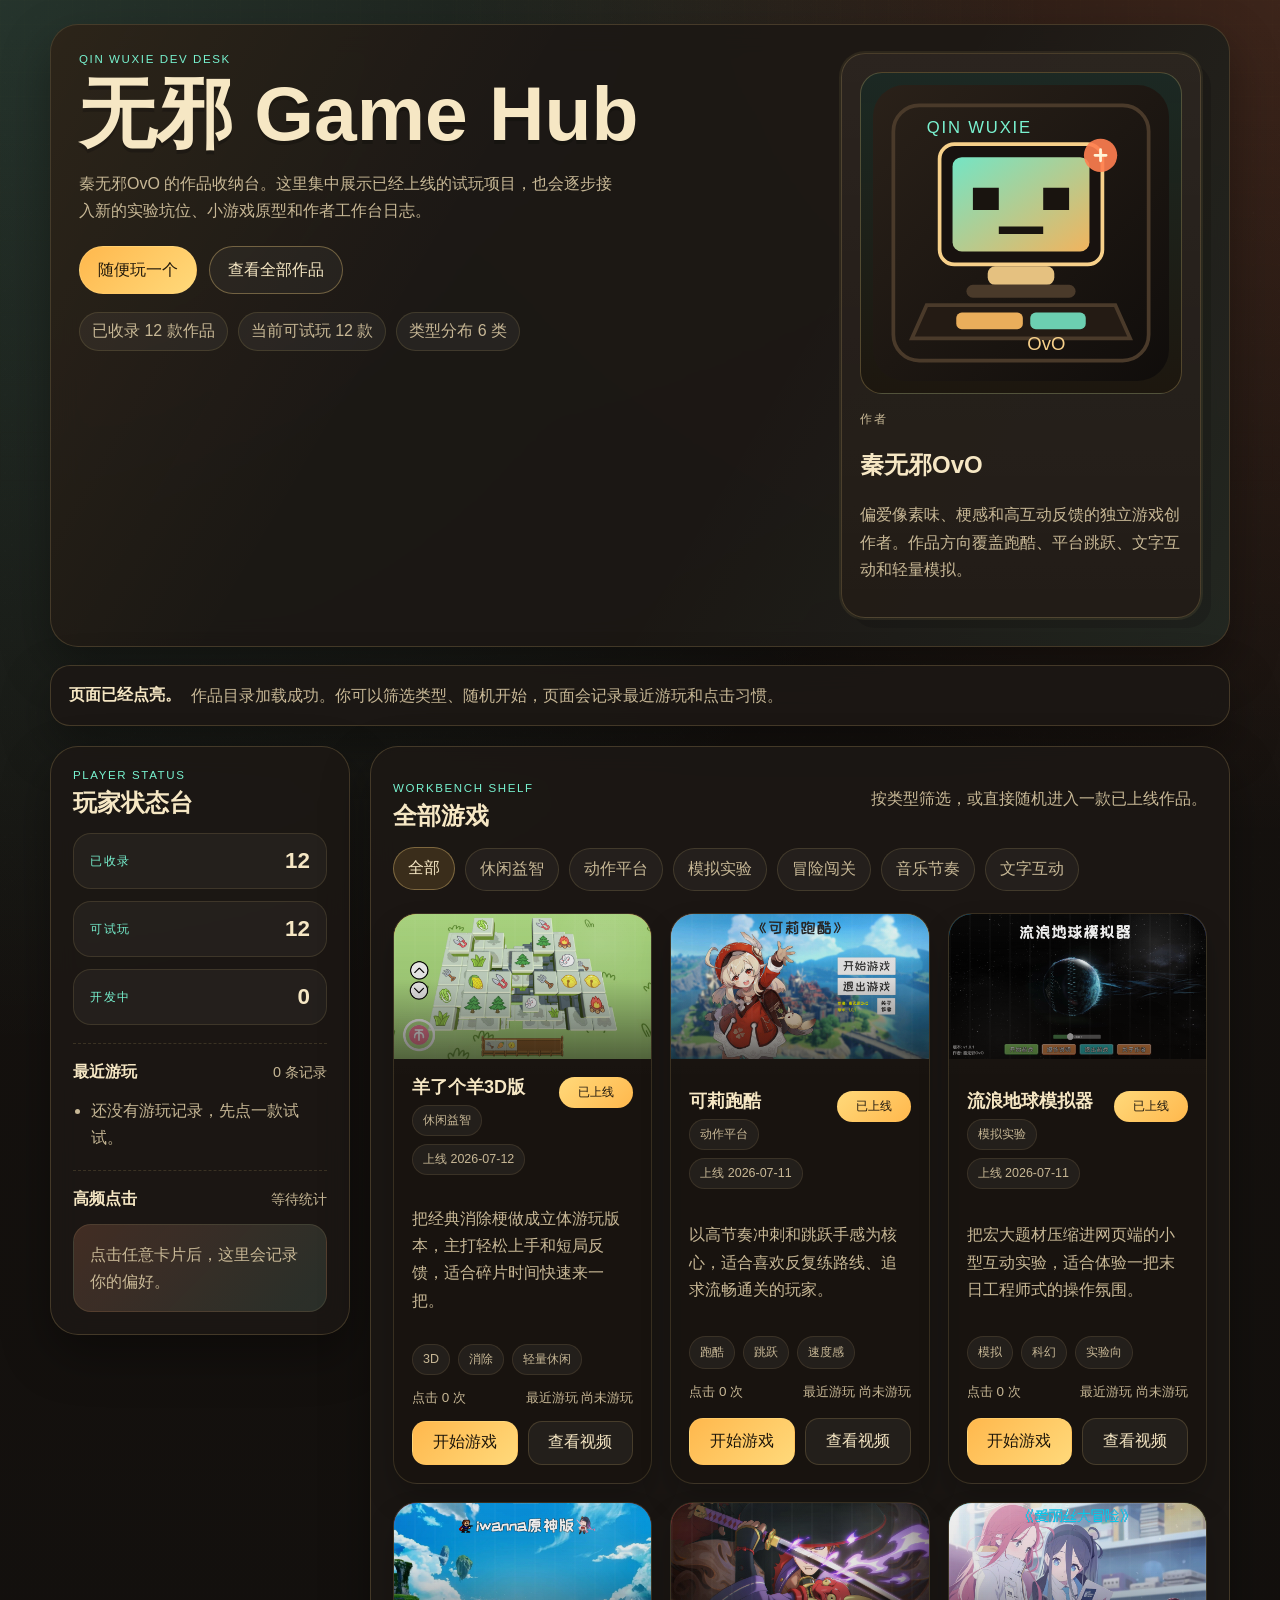
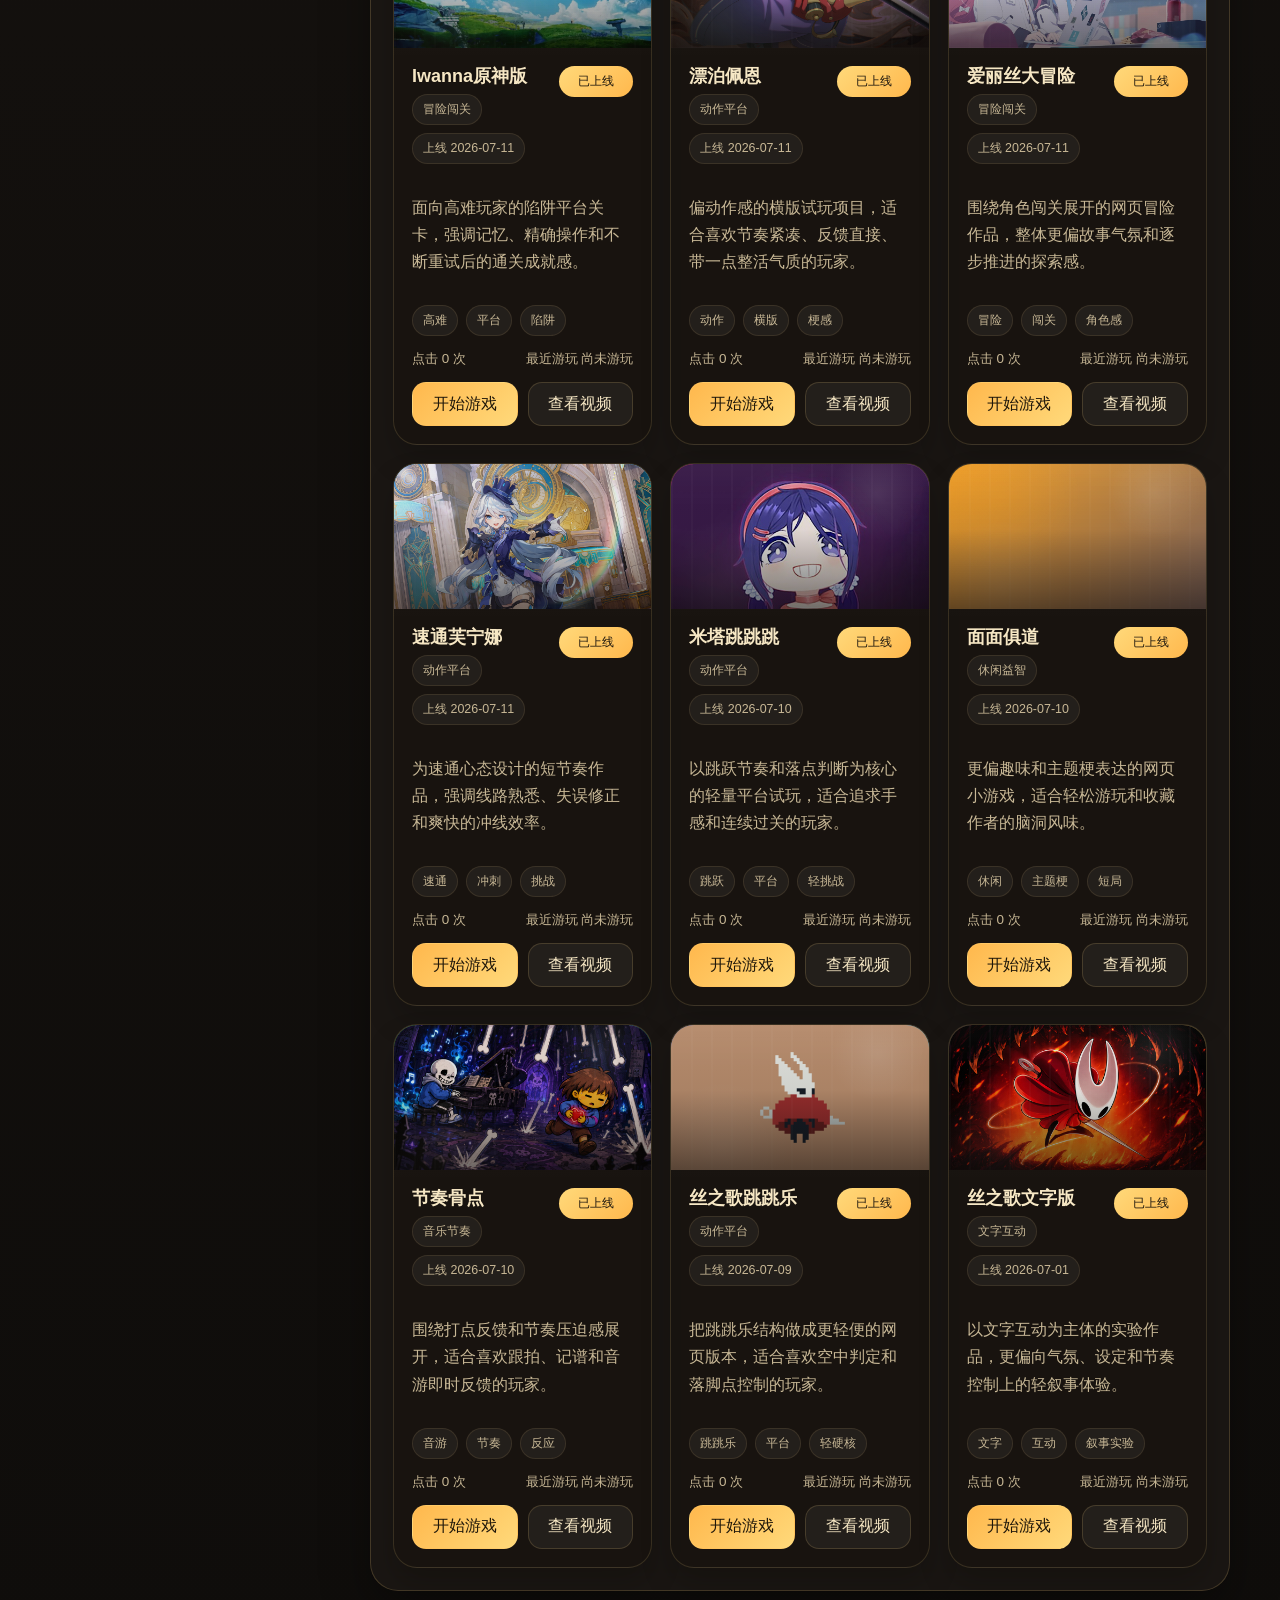
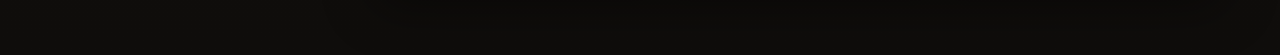
==== index.html @ 00cdc902 "无邪GameHub初步制作完成" ====
<!DOCTYPE html>
<html lang="zh-CN">
<head>
  <meta charset="utf-8">
  <meta name="viewport" content="width=device-width, initial-scale=1">
  <meta name="description" content="无邪 Game Hub：秦无邪OvO 的独立游戏聚合页，集中展示已上线试玩作品。">
  <meta name="theme-color" content="#1b1a17">
  <title>无邪 Game Hub</title>
  <link rel="stylesheet" href="./css/style.css">
</head>
<body>
  <div class="page-noise" aria-hidden="true"></div>
  <div class="page-grid" aria-hidden="true"></div>

  <main class="page-shell">
    <header class="hero panel">
      <div class="hero-copy">
        <p class="eyebrow">Qin Wuxie Dev Desk</p>
        <h1>无邪 Game Hub</h1>
        <p class="hero-lead">
          秦无邪OvO 的作品收纳台。这里集中展示已经上线的试玩项目，也会逐步接入新的实验坑位、小游戏原型和作者工作台日志。
        </p>
        <div class="hero-actions">
          <button class="action-button action-button--primary" type="button" id="random-play-button">
            随便玩一个
          </button>
          <button class="action-button action-button--ghost" type="button" data-scroll-target="games-section">
            查看全部作品
          </button>
        </div>
        <div class="hero-inline-stats" id="hero-inline-stats" aria-live="polite">
          <span>加载作品目录中...</span>
        </div>
      </div>

      <aside class="author-card">
        <div class="author-avatar-frame">
          <img src="./assets/avatar.svg" alt="秦无邪OvO 头像" class="author-avatar">
        </div>
        <div class="author-meta">
          <p class="author-label">作者</p>
          <h2>秦无邪OvO</h2>
          <p>
            偏爱像素味、梗感和高互动反馈的独立游戏创作者。作品方向覆盖跑酷、平台跳跃、文字互动和轻量模拟。
          </p>
        </div>
      </aside>
    </header>

    <section class="load-fallback panel" id="load-fallback" aria-live="polite">
      <strong>页面已经点亮。</strong>
      <span>如果游戏目录加载失败，这里会保留基础信息，不会出现白屏。你可以刷新页面，或稍后再试。</span>
    </section>

    <div class="layout-grid">
      <aside class="status-panel panel" id="player-status">
        <div class="panel-heading">
          <p class="panel-kicker">Player Status</p>
          <h2>玩家状态台</h2>
        </div>
        <div class="status-counters" id="status-counters">
          <article class="status-chip">
            <span class="status-chip__label">已收录</span>
            <strong>0</strong>
          </article>
          <article class="status-chip">
            <span class="status-chip__label">可试玩</span>
            <strong>0</strong>
          </article>
          <article class="status-chip">
            <span class="status-chip__label">开发中</span>
            <strong>0</strong>
          </article>
        </div>

        <section class="status-block">
          <div class="status-block__head">
            <h3>最近游玩</h3>
            <span id="recent-play-count">0 条记录</span>
          </div>
          <ul class="status-list" id="recent-play-list">
            <li>还没有游玩记录，先点一款试试。</li>
          </ul>
        </section>

        <section class="status-block">
          <div class="status-block__head">
            <h3>高频点击</h3>
            <span id="top-click-summary">等待统计</span>
          </div>
          <div class="status-highlight" id="top-click-highlight">
            点击任意卡片后，这里会记录你的偏好。
          </div>
        </section>
      </aside>

      <section class="games-panel panel" id="games-section">
        <div class="panel-heading panel-heading--space">
          <div>
            <p class="panel-kicker">Workbench Shelf</p>
            <h2>全部游戏</h2>
          </div>
          <p class="panel-note">按类型筛选，或直接随机进入一款已上线作品。</p>
        </div>

        <div class="filter-row" id="filter-row" aria-label="游戏类型筛选">
          <button class="filter-chip is-active" type="button" data-filter="all">全部</button>
        </div>

        <div class="games-grid" id="games-grid" aria-live="polite">
          <article class="game-card game-card--placeholder">
            <div class="game-card__cover cover-shell">
              <span class="cover-shell__label">Loading</span>
            </div>
            <div class="game-card__body">
              <h3>正在读取游戏仓库...</h3>
              <p>如果脚本未加载成功，页面会显示友好的错误提示，而不是空白页。</p>
            </div>
          </article>
        </div>

        <section class="empty-state" id="empty-state" hidden>
          <div class="empty-state__badge">EMPTY SLOT</div>
          <h3>这个分类暂时没有可展示的游戏</h3>
          <p>可以切回“全部”，或者之后再来看看新的项目是否已经接入。</p>
        </section>
      </section>
    </div>
  </main>

  <noscript>
    <section class="noscript-banner">
      页面脚本未启用。你仍然可以看到基础介绍，但游戏目录与筛选功能需要启用 JavaScript。
    </section>
  </noscript>

  <pre id="runtime-diagnostics" hidden aria-hidden="true"></pre>

  <script>
    (function () {
      var runtime = {
        ready: false,
        errors: [],
        resourceErrors: [],
        selfTest: null,
        lastUpdated: null
      };

      function syncDiagnostics() {
        runtime.lastUpdated = new Date().toISOString();
        var node = document.getElementById("runtime-diagnostics");
        if (node) {
          node.textContent = JSON.stringify(runtime);
        }
      }

      window.__WUXIE_RUNTIME__ = runtime;
      window.__WUXIE_SYNC_DIAGNOSTICS__ = syncDiagnostics;

      window.addEventListener(
        "error",
        function (event) {
          if (event.target && event.target !== window) {
            runtime.resourceErrors.push({
              tag: event.target.tagName || "UNKNOWN",
              source: event.target.currentSrc || event.target.src || event.target.href || ""
            });
          } else {
            runtime.errors.push({
              message: event.message || "Unknown runtime error",
              source: event.filename || "",
              lineno: event.lineno || 0,
              colno: event.colno || 0
            });
          }

          syncDiagnostics();
        },
        true
      );

      window.addEventListener("unhandledrejection", function (event) {
        runtime.errors.push({
          message: event.reason && event.reason.message ? event.reason.message : String(event.reason || "Unhandled rejection")
        });
        syncDiagnostics();
      });

      document.addEventListener("DOMContentLoaded", syncDiagnostics);
    })();
  </script>

  <script src="./js/games.js" defer></script>
  <script src="./js/app.js" defer></script>
</body>
</html>
---- css/style.css ----
:root {
  --bg: #14110f;
  --bg-soft: #1c1814;
  --panel: rgba(28, 24, 20, 0.9);
  --panel-strong: rgba(35, 29, 23, 0.96);
  --line: rgba(255, 216, 133, 0.18);
  --line-strong: rgba(255, 216, 133, 0.34);
  --text: #f6e7c4;
  --text-dim: #c8b896;
  --accent: #ffb84d;
  --accent-strong: #ff7f50;
  --accent-cool: #78f2cf;
  --shadow: 0 20px 48px rgba(0, 0, 0, 0.34);
  --radius-lg: 28px;
  --radius-md: 20px;
  --radius-sm: 14px;
  --pixel-shadow: 0 0 0 2px rgba(255, 216, 133, 0.07), 10px 10px 0 rgba(0, 0, 0, 0.14);
  --content-width: 1180px;
}

* {
  box-sizing: border-box;
}

html {
  scroll-behavior: smooth;
}

body {
  margin: 0;
  min-height: 100vh;
  font-family: "Trebuchet MS", "Segoe UI", "Microsoft YaHei UI", sans-serif;
  color: var(--text);
  background:
    radial-gradient(circle at top left, rgba(120, 242, 207, 0.15), transparent 30%),
    radial-gradient(circle at top right, rgba(255, 127, 80, 0.16), transparent 24%),
    linear-gradient(180deg, #171310 0%, #0f0d0b 100%);
}

button,
input,
textarea,
select {
  font: inherit;
}

button {
  cursor: pointer;
}

img {
  display: block;
  max-width: 100%;
}

.page-noise,
.page-grid {
  position: fixed;
  inset: 0;
  pointer-events: none;
}

.page-noise {
  opacity: 0.08;
  background-image:
    radial-gradient(circle at 20% 20%, rgba(255, 255, 255, 0.12) 0 1px, transparent 1px),
    radial-gradient(circle at 80% 10%, rgba(255, 255, 255, 0.08) 0 1px, transparent 1px),
    radial-gradient(circle at 50% 70%, rgba(255, 255, 255, 0.1) 0 1px, transparent 1px);
  background-size: 26px 26px, 30px 30px, 24px 24px;
}

.page-grid {
  opacity: 0.24;
  background-image:
    linear-gradient(rgba(255, 216, 133, 0.05) 1px, transparent 1px),
    linear-gradient(90deg, rgba(255, 216, 133, 0.05) 1px, transparent 1px);
  background-size: 24px 24px;
  mask-image: linear-gradient(180deg, rgba(0, 0, 0, 0.9), transparent 88%);
}

.page-shell {
  position: relative;
  z-index: 1;
  width: min(calc(100% - 32px), var(--content-width));
  margin: 0 auto;
  padding: 24px 0 64px;
}

.panel {
  background: var(--panel);
  border: 1px solid var(--line);
  border-radius: var(--radius-lg);
  box-shadow: var(--shadow);
  backdrop-filter: blur(14px);
}

.hero {
  display: grid;
  grid-template-columns: 1.4fr minmax(260px, 360px);
  gap: 24px;
  padding: 28px;
  overflow: hidden;
  position: relative;
}

.hero::before {
  content: "";
  position: absolute;
  inset: 0;
  background:
    linear-gradient(120deg, rgba(255, 184, 77, 0.07), transparent 34%),
    linear-gradient(300deg, rgba(120, 242, 207, 0.07), transparent 40%);
  pointer-events: none;
}

.hero-copy,
.author-card {
  position: relative;
  z-index: 1;
}

.eyebrow,
.panel-kicker,
.author-label,
.status-chip__label,
.empty-state__badge {
  margin: 0;
  text-transform: uppercase;
  letter-spacing: 0.14em;
  font-size: 0.72rem;
  color: var(--accent-cool);
}

.hero h1,
.panel-heading h2 {
  margin: 10px 0 0;
  line-height: 1;
}

.hero h1 {
  font-size: clamp(2.6rem, 6vw, 4.8rem);
  text-shadow: 0 4px 0 rgba(0, 0, 0, 0.18);
}

.hero-lead,
.author-meta p,
.panel-note,
.load-fallback span,
.game-card__body p,
.status-highlight,
.empty-state p {
  color: var(--text-dim);
  line-height: 1.7;
}

.hero-lead {
  margin: 18px 0 0;
  max-width: 60ch;
}

.hero-actions {
  display: flex;
  flex-wrap: wrap;
  gap: 12px;
  margin-top: 22px;
}

.action-button {
  border: 1px solid var(--line-strong);
  border-radius: 999px;
  padding: 12px 18px;
  min-height: 48px;
  transition: transform 180ms ease, border-color 180ms ease, background 180ms ease, box-shadow 180ms ease;
}

.action-button:hover,
.action-button:focus-visible {
  transform: translateY(-2px);
  border-color: rgba(255, 216, 133, 0.46);
  box-shadow: 0 10px 22px rgba(0, 0, 0, 0.18);
}

.action-button:focus-visible,
.filter-chip:focus-visible,
.card-button:focus-visible {
  outline: 2px solid var(--accent-cool);
  outline-offset: 2px;
}

.action-button--primary {
  color: #1f170a;
  background: linear-gradient(135deg, var(--accent) 0%, #ffd97a 100%);
}

.action-button--ghost {
  color: var(--text);
  background: rgba(255, 255, 255, 0.04);
}

.hero-inline-stats {
  display: flex;
  flex-wrap: wrap;
  gap: 10px;
  margin-top: 18px;
}

.hero-inline-stats span {
  padding: 8px 12px;
  border-radius: 999px;
  background: rgba(255, 255, 255, 0.05);
  border: 1px solid rgba(255, 216, 133, 0.12);
  color: var(--text-dim);
}

.author-card {
  padding: 18px;
  border-radius: 24px;
  background:
    linear-gradient(180deg, rgba(255, 255, 255, 0.04), transparent),
    var(--panel-strong);
  border: 1px solid rgba(255, 216, 133, 0.18);
  box-shadow: var(--pixel-shadow);
  display: grid;
  gap: 16px;
  align-content: start;
}

.author-avatar-frame {
  border-radius: 22px;
  border: 1px solid rgba(255, 216, 133, 0.24);
  padding: 12px;
  background:
    linear-gradient(180deg, rgba(120, 242, 207, 0.12), rgba(255, 184, 77, 0.06)),
    #0f0d0b;
}

.author-avatar {
  width: 100%;
  border-radius: 18px;
  animation: floaty 5.4s ease-in-out infinite;
}

.load-fallback {
  margin-top: 18px;
  padding: 16px 18px;
  display: flex;
  gap: 10px;
  flex-wrap: wrap;
  align-items: center;
  border-radius: 20px;
}

.layout-grid {
  display: grid;
  grid-template-columns: minmax(260px, 300px) minmax(0, 1fr);
  gap: 20px;
  margin-top: 20px;
  align-items: start;
}

.status-panel,
.games-panel {
  padding: 22px;
}

.status-panel {
  position: sticky;
  top: 18px;
}

.panel-heading--space {
  display: flex;
  justify-content: space-between;
  gap: 16px;
  align-items: end;
}

.status-counters {
  display: grid;
  gap: 12px;
  margin-top: 18px;
}

.status-chip {
  display: flex;
  align-items: center;
  justify-content: space-between;
  gap: 14px;
  padding: 14px 16px;
  border-radius: 18px;
  background: rgba(255, 255, 255, 0.04);
  border: 1px solid rgba(255, 216, 133, 0.12);
}

.status-chip strong {
  font-size: 1.4rem;
}

.status-block {
  margin-top: 18px;
  padding-top: 18px;
  border-top: 1px dashed rgba(255, 216, 133, 0.14);
}

.status-block__head {
  display: flex;
  justify-content: space-between;
  gap: 12px;
  align-items: baseline;
}

.status-block h3 {
  margin: 0;
  font-size: 1rem;
}

.status-block__head span {
  color: var(--text-dim);
  font-size: 0.9rem;
}

.status-list {
  margin: 14px 0 0;
  padding-left: 18px;
  color: var(--text-dim);
  line-height: 1.7;
}

.status-highlight {
  margin-top: 14px;
  padding: 16px;
  border-radius: 18px;
  background:
    linear-gradient(135deg, rgba(255, 127, 80, 0.14), rgba(120, 242, 207, 0.08)),
    rgba(255, 255, 255, 0.04);
  border: 1px solid rgba(255, 216, 133, 0.1);
}

.filter-row {
  display: flex;
  flex-wrap: wrap;
  gap: 10px;
  margin-top: 20px;
}

.filter-chip {
  min-height: 40px;
  padding: 10px 14px;
  border-radius: 999px;
  border: 1px solid rgba(255, 216, 133, 0.14);
  color: var(--text-dim);
  background: rgba(255, 255, 255, 0.04);
  transition: transform 160ms ease, color 160ms ease, background 160ms ease, border-color 160ms ease;
}

.filter-chip:hover,
.filter-chip.is-active {
  transform: translateY(-1px);
  color: var(--text);
  background: rgba(255, 184, 77, 0.14);
  border-color: rgba(255, 216, 133, 0.34);
}

.games-grid {
  display: grid;
  grid-template-columns: repeat(auto-fit, minmax(250px, 1fr));
  gap: 18px;
  margin-top: 22px;
}

.game-card {
  position: relative;
  overflow: hidden;
  display: grid;
  min-height: 100%;
  border-radius: 24px;
  border: 1px solid rgba(255, 216, 133, 0.14);
  background:
    linear-gradient(180deg, rgba(255, 255, 255, 0.03), transparent 30%),
    rgba(24, 20, 16, 0.92);
  box-shadow: 0 16px 30px rgba(0, 0, 0, 0.18);
  transition: transform 180ms ease, box-shadow 180ms ease, border-color 180ms ease;
}

.game-card:hover {
  transform: translateY(-4px);
  border-color: rgba(255, 216, 133, 0.3);
  box-shadow: 0 22px 36px rgba(0, 0, 0, 0.24);
}

.game-card--placeholder {
  opacity: 0.86;
}

.game-card__cover {
  aspect-ratio: 16 / 9;
  padding: 18px;
  display: flex;
  align-items: flex-end;
  position: relative;
  isolation: isolate;
  overflow: hidden;
}

.game-card__cover.has-image {
  padding: 0;
}

.game-card__cover::before,
.game-card__cover::after {
  content: "";
  position: absolute;
  inset: 0;
  pointer-events: none;
  z-index: 1;
}

.game-card__cover::before {
  background:
    linear-gradient(180deg, rgba(255, 255, 255, 0.1), transparent 35%),
    repeating-linear-gradient(
      90deg,
      rgba(255, 255, 255, 0.08) 0 2px,
      transparent 2px 20px
    );
  opacity: 0.35;
}

.game-card__cover::after {
  background:
    radial-gradient(circle at 80% 20%, rgba(255, 255, 255, 0.16), transparent 20%),
    radial-gradient(circle at 20% 85%, rgba(255, 255, 255, 0.1), transparent 28%);
}

.game-card__cover.has-image::after {
  background:
    linear-gradient(180deg, rgba(14, 11, 9, 0.06), rgba(14, 11, 9, 0.12) 45%, rgba(14, 11, 9, 0.58) 100%),
    radial-gradient(circle at 80% 20%, rgba(255, 255, 255, 0.12), transparent 20%),
    radial-gradient(circle at 20% 85%, rgba(255, 255, 255, 0.08), transparent 28%);
}

.game-card__cover > * {
  position: relative;
  z-index: 2;
}

.game-card__cover-image {
  position: absolute;
  inset: 0;
  width: 100%;
  height: 100%;
  object-fit: cover;
  z-index: 0;
}

.game-card__cover-fallback {
  max-width: 68%;
  font-size: clamp(1.8rem, 5vw, 2.8rem);
  line-height: 1.05;
  font-weight: 700;
  text-shadow: 0 4px 0 rgba(0, 0, 0, 0.18);
}

.cover-shell {
  border-bottom: 1px solid rgba(255, 216, 133, 0.12);
  background:
    linear-gradient(135deg, rgba(120, 242, 207, 0.24), rgba(255, 184, 77, 0.2)),
    #1d1914;
}

.cover-shell__label,
.status-pill,
.meta-pill,
.tag {
  display: inline-flex;
  align-items: center;
  justify-content: center;
}

.game-card__body {
  display: grid;
  gap: 14px;
  padding: 18px;
}

.game-card__heading {
  display: flex;
  justify-content: space-between;
  gap: 12px;
  align-items: start;
}

.game-card__title-group {
  min-width: 0;
  display: grid;
  gap: 8px;
}

.game-card__title {
  margin: 0;
  display: block;
  font-size: 18px;
  line-height: 20px;
  min-height: 20px;
  font-weight: 700;
  letter-spacing: 0;
  transform: none;
  font-family:
    "Microsoft YaHei UI",
    "Microsoft YaHei",
    "PingFang SC",
    "Hiragino Sans GB",
    "Noto Sans CJK SC",
    "Source Han Sans SC",
    "Segoe UI",
    sans-serif;
}

.status-pill {
  min-width: 74px;
  padding: 7px 10px;
  border-radius: 999px;
  font-size: 0.76rem;
  color: #1f180f;
  background: linear-gradient(135deg, #ffd97a, #ffb84d);
}

.status-pill.is-building {
  color: var(--text);
  background: linear-gradient(135deg, rgba(120, 242, 207, 0.2), rgba(120, 242, 207, 0.34));
}

.card-meta {
  display: flex;
  flex-wrap: wrap;
  gap: 8px;
}

.meta-pill,
.tag {
  padding: 6px 10px;
  border-radius: 999px;
  font-size: 0.78rem;
  background: rgba(255, 255, 255, 0.05);
  border: 1px solid rgba(255, 216, 133, 0.1);
  color: var(--text-dim);
}

.tag-row {
  display: flex;
  flex-wrap: wrap;
  gap: 8px;
}

.game-card__stats {
  display: flex;
  justify-content: space-between;
  gap: 12px;
  color: var(--text-dim);
  font-size: 0.84rem;
}

.card-actions {
  display: grid;
  grid-template-columns: repeat(2, minmax(0, 1fr));
  gap: 10px;
}

.card-button {
  min-height: 44px;
  border-radius: 14px;
  border: 1px solid rgba(255, 216, 133, 0.16);
  color: var(--text);
  background: rgba(255, 255, 255, 0.05);
  transition: transform 160ms ease, background 160ms ease, border-color 160ms ease;
}

.card-button:hover {
  transform: translateY(-1px);
  background: rgba(255, 184, 77, 0.14);
  border-color: rgba(255, 216, 133, 0.28);
}

.card-button--primary {
  color: #1f170a;
  background: linear-gradient(135deg, var(--accent), #ffd97a);
}

.card-button[disabled] {
  cursor: not-allowed;
  opacity: 0.56;
  transform: none;
}

.empty-state {
  margin-top: 22px;
  padding: 26px;
  text-align: center;
  border: 1px dashed rgba(255, 216, 133, 0.2);
  border-radius: 24px;
  background: rgba(255, 255, 255, 0.03);
}

.empty-state h3 {
  margin: 14px 0 0;
}

.noscript-banner {
  margin: 0 auto 24px;
  width: min(calc(100% - 32px), var(--content-width));
  padding: 12px 16px;
  border-radius: 16px;
  background: #2b2017;
  border: 1px solid rgba(255, 216, 133, 0.2);
  color: var(--text);
}

.toast {
  position: fixed;
  right: 18px;
  bottom: 18px;
  z-index: 20;
  max-width: min(320px, calc(100vw - 32px));
  padding: 14px 16px;
  border-radius: 16px;
  background: rgba(22, 18, 14, 0.96);
  border: 1px solid rgba(255, 216, 133, 0.26);
  color: var(--text);
  box-shadow: var(--shadow);
  animation: toastIn 240ms ease;
}

@keyframes floaty {
  0%,
  100% {
    transform: translateY(0);
  }
  50% {
    transform: translateY(-6px);
  }
}

@keyframes scanline {
  0% {
    transform: translateX(-20%);
    opacity: 0.12;
  }
  50% {
    opacity: 0.4;
  }
  100% {
    transform: translateX(12%);
    opacity: 0.12;
  }
}

@keyframes toastIn {
  from {
    opacity: 0;
    transform: translateY(12px);
  }
  to {
    opacity: 1;
    transform: translateY(0);
  }
}

@media (max-width: 960px) {
  .hero,
  .layout-grid {
    grid-template-columns: 1fr;
  }

  .status-panel {
    position: static;
    order: -1;
  }

  .panel-heading--space {
    align-items: start;
    flex-direction: column;
  }
}

@media (max-width: 640px) {
  .page-shell {
    width: min(calc(100% - 20px), var(--content-width));
    padding-top: 14px;
  }

  .hero,
  .status-panel,
  .games-panel {
    padding: 18px;
  }

  .hero h1 {
    font-size: clamp(2.1rem, 12vw, 3rem);
  }

  .games-grid {
    grid-template-columns: 1fr;
  }

  .card-actions {
    grid-template-columns: 1fr;
  }

  .status-counters {
    grid-template-columns: 1fr;
  }

  .game-card__heading {
    flex-direction: column;
  }
}

@media (prefers-reduced-motion: reduce) {
  html {
    scroll-behavior: auto;
  }

  *,
  *::before,
  *::after {
    animation: none !important;
    transition: none !important;
  }
}
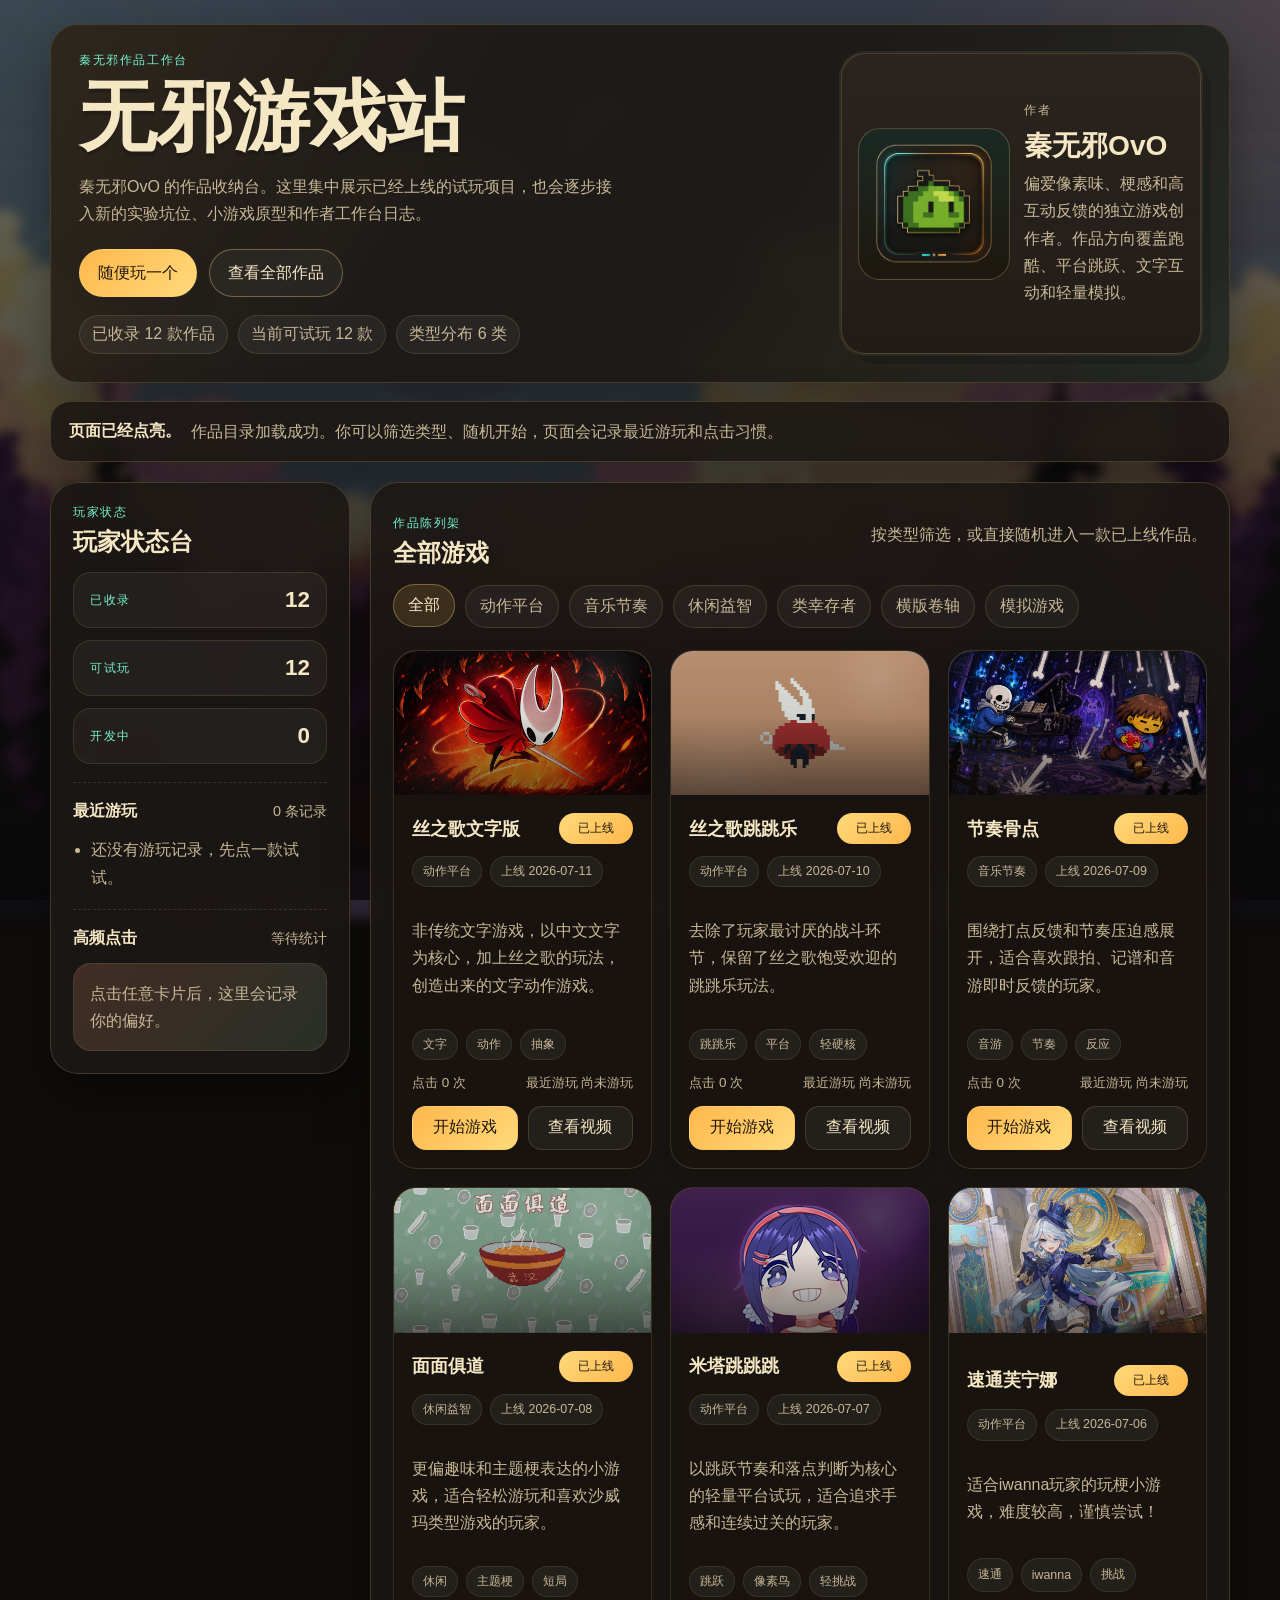
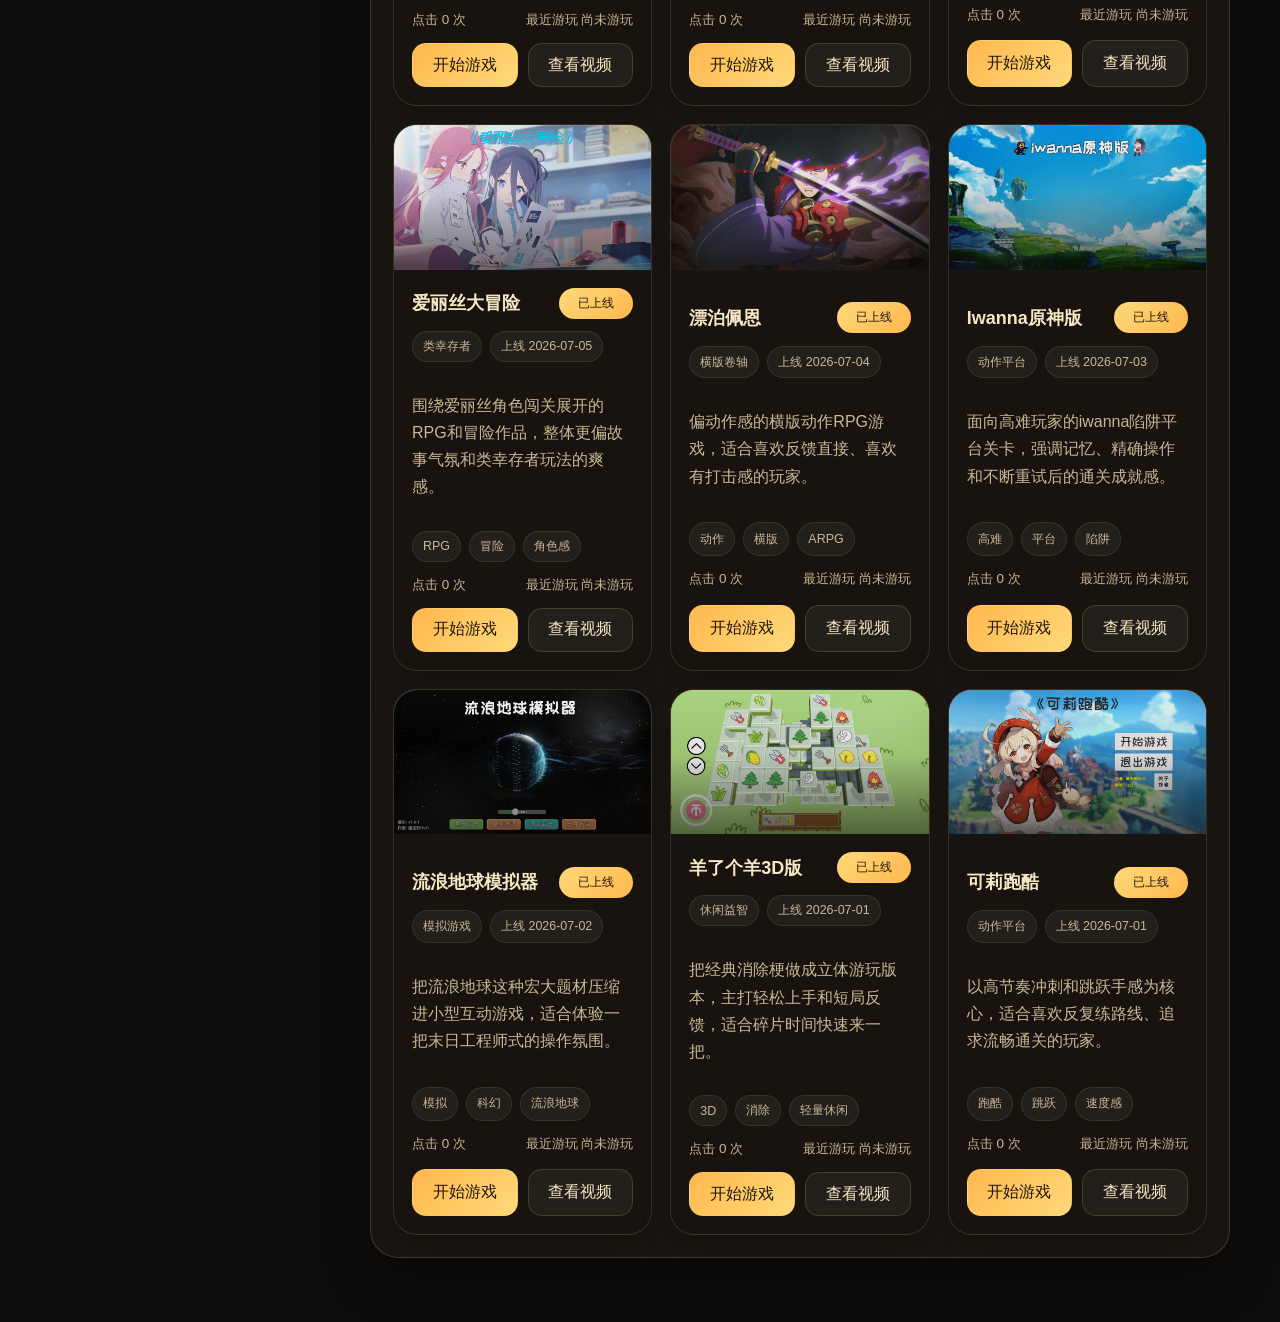
==== commit 326bfe26: "初步可以发布了" ====
--- a/index.html
+++ b/index.html
@@ -3,9 +3,9 @@
 <head>
   <meta charset="utf-8">
   <meta name="viewport" content="width=device-width, initial-scale=1">
-  <meta name="description" content="无邪 Game Hub：秦无邪OvO 的独立游戏聚合页，集中展示已上线试玩作品。">
+  <meta name="description" content="无邪游戏站：秦无邪OvO 的独立游戏聚合页，集中展示已上线试玩作品。">
   <meta name="theme-color" content="#1b1a17">
-  <title>无邪 Game Hub</title>
+  <title>无邪游戏站</title>
   <link rel="stylesheet" href="./css/style.css">
 </head>
 <body>
@@ -15,8 +15,8 @@
   <main class="page-shell">
     <header class="hero panel">
       <div class="hero-copy">
-        <p class="eyebrow">Qin Wuxie Dev Desk</p>
-        <h1>无邪 Game Hub</h1>
+        <p class="eyebrow">秦无邪作品工作台</p>
+        <h1>无邪游戏站</h1>
         <p class="hero-lead">
           秦无邪OvO 的作品收纳台。这里集中展示已经上线的试玩项目，也会逐步接入新的实验坑位、小游戏原型和作者工作台日志。
         </p>
@@ -34,12 +34,30 @@
       </div>
 
       <aside class="author-card">
-        <div class="author-avatar-frame">
-          <img src="./assets/avatar.svg" alt="秦无邪OvO 头像" class="author-avatar">
-        </div>
+        <a
+          class="author-avatar-link"
+          href="https://space.bilibili.com/335835274"
+          target="_blank"
+          rel="noopener noreferrer"
+          aria-label="打开秦无邪OvO的B站主页"
+        >
+          <div class="author-avatar-frame">
+            <img src="./assets/LOGO.png" alt="秦无邪OvO 头像" class="author-avatar">
+          </div>
+        </a>
         <div class="author-meta">
           <p class="author-label">作者</p>
-          <h2>秦无邪OvO</h2>
+          <h2>
+            <a
+              class="author-name-link"
+              href="https://space.bilibili.com/335835274"
+              target="_blank"
+              rel="noopener noreferrer"
+              aria-label="打开秦无邪OvO的B站主页"
+            >
+              秦无邪OvO
+            </a>
+          </h2>
           <p>
             偏爱像素味、梗感和高互动反馈的独立游戏创作者。作品方向覆盖跑酷、平台跳跃、文字互动和轻量模拟。
           </p>
@@ -55,7 +73,7 @@
     <div class="layout-grid">
       <aside class="status-panel panel" id="player-status">
         <div class="panel-heading">
-          <p class="panel-kicker">Player Status</p>
+          <p class="panel-kicker">玩家状态</p>
           <h2>玩家状态台</h2>
         </div>
         <div class="status-counters" id="status-counters">
@@ -97,7 +115,7 @@
       <section class="games-panel panel" id="games-section">
         <div class="panel-heading panel-heading--space">
           <div>
-            <p class="panel-kicker">Workbench Shelf</p>
+            <p class="panel-kicker">作品陈列架</p>
             <h2>全部游戏</h2>
           </div>
           <p class="panel-note">按类型筛选，或直接随机进入一款已上线作品。</p>
@@ -110,7 +128,7 @@
         <div class="games-grid" id="games-grid" aria-live="polite">
           <article class="game-card game-card--placeholder">
             <div class="game-card__cover cover-shell">
-              <span class="cover-shell__label">Loading</span>
+              <span class="cover-shell__label">加载中</span>
             </div>
             <div class="game-card__body">
               <h3>正在读取游戏仓库...</h3>
@@ -120,7 +138,7 @@
         </div>
 
         <section class="empty-state" id="empty-state" hidden>
-          <div class="empty-state__badge">EMPTY SLOT</div>
+          <div class="empty-state__badge">暂无内容</div>
           <h3>这个分类暂时没有可展示的游戏</h3>
           <p>可以切回“全部”，或者之后再来看看新的项目是否已经接入。</p>
         </section>
--- a/css/style.css
+++ b/css/style.css
@@ -29,12 +29,37 @@
 body {
   margin: 0;
   min-height: 100vh;
+  position: relative;
+  overflow-x: hidden;
   font-family: "Trebuchet MS", "Segoe UI", "Microsoft YaHei UI", sans-serif;
   color: var(--text);
-  background:
-    radial-gradient(circle at top left, rgba(120, 242, 207, 0.15), transparent 30%),
-    radial-gradient(circle at top right, rgba(255, 127, 80, 0.16), transparent 24%),
-    linear-gradient(180deg, #171310 0%, #0f0d0b 100%);
+  background: #0f0d0b;
+}
+
+body::before,
+body::after {
+  content: "";
+  position: fixed;
+  inset: 0;
+  pointer-events: none;
+}
+
+body::before {
+  z-index: -2;
+  inset: -12px;
+  background:
+    linear-gradient(rgba(15, 13, 11, 0.12), rgba(15, 13, 11, 0.12)),
+    url("../assets/WallPaper.jpg") center / cover no-repeat;
+  filter: blur(6px) saturate(0.94) brightness(0.72);
+  transform: scale(1.015);
+}
+
+body::after {
+  z-index: -1;
+  background:
+    radial-gradient(circle at top left, rgba(120, 242, 207, 0.08), transparent 28%),
+    radial-gradient(circle at top right, rgba(255, 127, 80, 0.1), transparent 24%),
+    linear-gradient(180deg, rgba(12, 11, 10, 0.36) 0%, rgba(12, 11, 10, 0.52) 46%, rgba(10, 9, 8, 0.72) 100%);
 }
 
 button,
@@ -213,7 +238,7 @@
 }
 
 .author-card {
-  padding: 18px;
+  padding: 16px;
   border-radius: 24px;
   background:
     linear-gradient(180deg, rgba(255, 255, 255, 0.04), transparent),
@@ -221,23 +246,67 @@
   border: 1px solid rgba(255, 216, 133, 0.18);
   box-shadow: var(--pixel-shadow);
   display: grid;
-  gap: 16px;
-  align-content: start;
+  grid-template-columns: 152px minmax(0, 1fr);
+  gap: 14px;
+  align-items: center;
 }
 
 .author-avatar-frame {
   border-radius: 22px;
   border: 1px solid rgba(255, 216, 133, 0.24);
-  padding: 12px;
+  padding: 10px;
   background:
     linear-gradient(180deg, rgba(120, 242, 207, 0.12), rgba(255, 184, 77, 0.06)),
     #0f0d0b;
+  transition: transform 180ms ease, border-color 180ms ease, box-shadow 180ms ease;
 }
 
 .author-avatar {
   width: 100%;
   border-radius: 18px;
   animation: floaty 5.4s ease-in-out infinite;
+}
+
+.author-avatar-link {
+  display: block;
+  color: inherit;
+  text-decoration: none;
+}
+
+.author-avatar-link:hover .author-avatar-frame,
+.author-avatar-link:focus-visible .author-avatar-frame {
+  transform: translateY(-2px);
+  border-color: rgba(255, 216, 133, 0.42);
+  box-shadow: 0 10px 24px rgba(0, 0, 0, 0.18);
+}
+
+.author-meta {
+  min-width: 0;
+  display: grid;
+  gap: 10px;
+}
+
+.author-meta h2,
+.author-meta p {
+  margin: 0;
+}
+
+.author-meta h2 {
+  line-height: 1.05;
+  font-size: clamp(1.45rem, 2.2vw, 1.95rem);
+  white-space: nowrap;
+}
+
+.author-name-link {
+  color: inherit;
+  text-decoration: none;
+  transition: color 160ms ease, text-shadow 160ms ease;
+}
+
+.author-name-link:hover,
+.author-name-link:focus-visible {
+  color: #ffd97a;
+  text-shadow: 0 2px 12px rgba(255, 184, 77, 0.22);
 }
 
 .load-fallback {
@@ -416,13 +485,7 @@
 }
 
 .game-card__cover::before {
-  background:
-    linear-gradient(180deg, rgba(255, 255, 255, 0.1), transparent 35%),
-    repeating-linear-gradient(
-      90deg,
-      rgba(255, 255, 255, 0.08) 0 2px,
-      transparent 2px 20px
-    );
+  background: linear-gradient(180deg, rgba(255, 255, 255, 0.1), transparent 35%);
   opacity: 0.35;
 }
 
@@ -484,21 +547,26 @@
 }
 
 .game-card__heading {
+  display: grid;
+  gap: 12px;
+}
+
+.game-card__heading-top {
+  min-width: 0;
   display: flex;
   justify-content: space-between;
+  align-items: center;
   gap: 12px;
-  align-items: start;
-}
-
-.game-card__title-group {
-  min-width: 0;
-  display: grid;
-  gap: 8px;
+}
+
+.game-card__heading-top > .status-pill {
+  flex-shrink: 0;
 }
 
 .game-card__title {
   margin: 0;
   display: block;
+  min-width: 0;
   font-size: 18px;
   line-height: 20px;
   min-height: 20px;
@@ -671,6 +739,17 @@
     grid-template-columns: 1fr;
   }
 
+  .author-card {
+    grid-template-columns: 1fr;
+    gap: 16px;
+    align-items: start;
+  }
+
+  .author-avatar-frame {
+    width: min(100%, 320px);
+    margin: 0 auto;
+  }
+
   .status-panel {
     position: static;
     order: -1;
